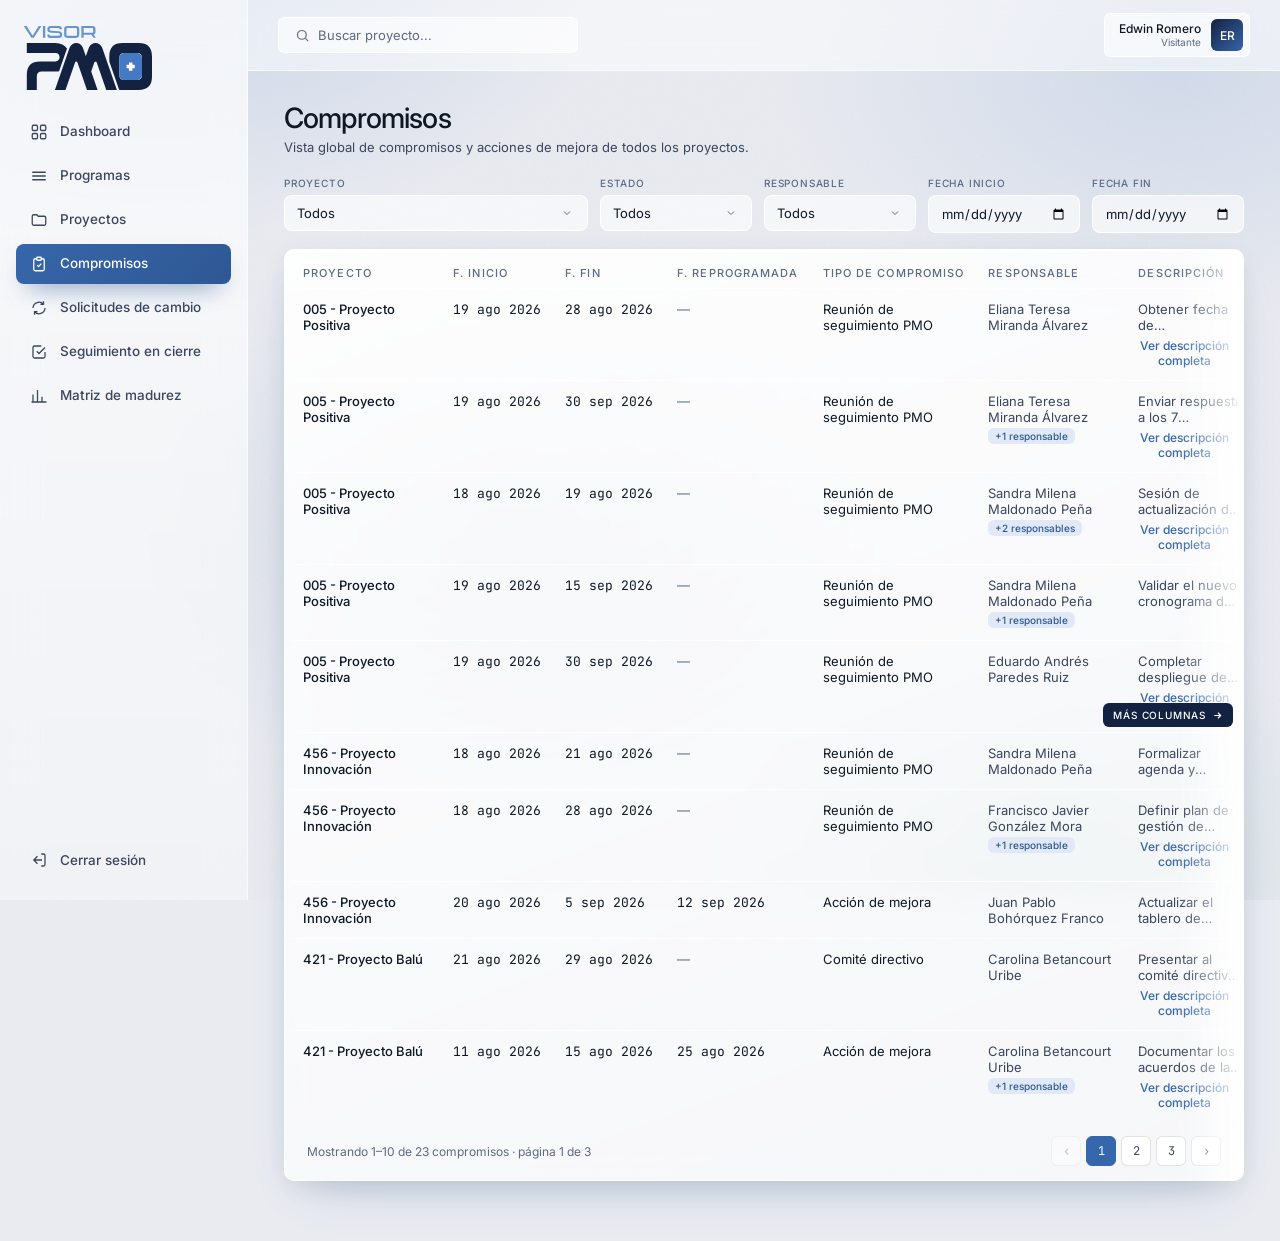
==== compromisos.html @ 633c64e2 "Nueva sección Compromisos: tabla paginada con modal de descripción - compromisos.html con la vista g" ====
<!DOCTYPE html>
<html lang="es">
<head>
<meta charset="utf-8">
<title>Compromisos · Visor PMO</title>
<link rel="icon" type="image/svg+xml" href="assets/Recurso%209.svg">
<link rel="preconnect" href="https://fonts.gstatic.com" crossorigin>
<link href="https://fonts.googleapis.com/css2?family=Inter:wght@300;400;500&family=JetBrains+Mono:wght@300;400&display=swap" rel="stylesheet">
<link rel="stylesheet" href="styles.css">
<style>
/* filtros */
.filters{display:grid;grid-template-columns:2fr 1fr 1fr 1fr 1fr;gap:12px;margin:22px 0 16px}
.filters .f label{display:block;font-size:10px;font-weight:500;letter-spacing:.08em;text-transform:uppercase;color:var(--muted);margin-bottom:6px}
.filters .fld{padding:9px 12px;font-size:13px}
/* tabla */
.rtable th{padding:8px 12px;white-space:nowrap}
.rtable td{padding:12px;font-size:13px;vertical-align:top}
.subrow{font-size:11px;color:var(--muted);margin-top:2px;font-weight:400}
.tdate{font-size:12px;white-space:nowrap}
.resp{font-size:12px;color:var(--sec)}
.resp .more{display:inline-block;margin-top:3px;font-size:10px;font-weight:500;color:var(--azul-700);background:var(--azul-100);padding:2px 7px;border-radius:6px}
/* descripción truncada + ver más */
.dcell{max-width:280px}
.dtxt{display:-webkit-box;-webkit-line-clamp:2;-webkit-box-orient:vertical;overflow:hidden;color:var(--sec)}
.vermas{display:inline-flex;align-items:center;gap:4px;margin-top:5px;border:0;background:none;padding:0;cursor:pointer;
  font-family:inherit;font-size:12px;font-weight:500;color:var(--brand)}
.vermas:hover{text-decoration:underline}
/* estado */
.estado{display:inline-flex;align-items:center;gap:6px;font-size:11px;font-weight:500;letter-spacing:.04em;padding:4px 10px;border-radius:6px;white-space:nowrap}
.estado i{width:6px;height:6px;border-radius:999px;flex:none}
.e-proceso{background:var(--alerta-100);color:var(--alerta-700)}.e-proceso i{background:var(--alerta-500)}
.e-atrasada{background:var(--danger-100);color:var(--danger-700)}.e-atrasada i{background:var(--danger-500)}
.e-completado{background:var(--exito-100);color:var(--exito-700)}.e-completado i{background:var(--exito-500)}
.e-pendiente{background:rgba(57,70,94,.12);color:var(--sec)}.e-pendiente i{background:var(--muted)}
.ir{font-size:12px;font-weight:500;color:var(--brand);text-decoration:none;white-space:nowrap}
.ir:hover{text-decoration:underline}
/* paginado */
.pager{display:flex;align-items:center;justify-content:space-between;gap:16px;padding:14px 16px 8px;flex-wrap:wrap}
.pinfo{font-size:12px;color:var(--muted)}
.pbtns{display:flex;gap:5px}
.pbtn{min-width:30px;height:30px;padding:0 8px;border:1px solid rgba(13,24,36,.12);border-radius:6px;background:#fff;
  color:var(--sec);font-family:var(--font-mono);font-size:12px;cursor:pointer;transition:all .2s var(--ease)}
.pbtn:hover:not(:disabled):not(.act){border-color:rgba(54,102,171,.4);color:var(--brand)}
.pbtn.act{background:var(--azul-600);border-color:var(--azul-600);color:#fff;cursor:default}
.pbtn:disabled{opacity:.35;cursor:not-allowed}
/* estado vacío */
.empty{padding:36px;text-align:center;color:var(--muted);font-size:13px}
.empty .btn{margin-top:14px}
/* modal descripción */
.dmeta{display:flex;flex-wrap:wrap;gap:8px;margin-bottom:14px}
.dmeta .tag{font-size:11px;font-weight:500;color:var(--sec);background:rgba(57,70,94,.1);padding:4px 10px;border-radius:6px}
.dfull{font-size:14px;line-height:1.65;color:var(--text);white-space:pre-line}
</style>
</head>
<body>
<!-- pantalla de carga -->
<div class="loader" id="loader" role="status" aria-label="Cargando Visor PMO">
  <svg class="liso" viewBox="0 0 87.95 100.91" aria-hidden="true">
    <path class="lg-l" fill="#dae0ed" d="M46.35,100.91l-20.73-59.31c-.43-1.3-1.44-1.87-2.45-1.87s-2.02.72-2.45,1.87L0,100.91"/>
    <path class="lg-r" fill="#6994d0" d="M87.95,100.91l-20.73-59.31c-.43-1.3-1.44-1.87-2.45-1.87s-2.02.72-2.45,1.87l-6.91,19.86,13.82,39.44"/>
    <path class="lg-t" fill="#fff" d="M37.57,10.36l6.33,18.28,6.48-18.28c2.59-6.91,8.49-10.36,14.39-10.36H23.18c5.9,0,11.95,3.45,14.39,10.36Z"/>
  </svg>
  <div class="lbar"><i></i></div>
  <span class="ltxt">Cargando</span>
</div>
<script>
(function(){
  const l = document.getElementById('loader');
  let seen = false;
  try { seen = !!sessionStorage.getItem('pmo-loaded'); } catch(e) {}
  const hide = () => {
    l.classList.add('done');
    try { sessionStorage.setItem('pmo-loaded','1'); } catch(e) {}
    setTimeout(() => l.remove(), 700);
  };
  if (seen) { l.classList.add('fast'); requestAnimationFrame(hide); return; }
  const min  = new Promise(r => setTimeout(r, 1500));
  const load = new Promise(r => window.addEventListener('load', r, {once:true}));
  Promise.all([min, load]).then(hide);
})();
</script>
<div class="shell">
  <aside class="sidebar">
    <a class="brand" href="dashboard.html"><img src="assets/PMO_3.svg" alt="Visor PMO — ir al dashboard" width="128" height="64"></a>
    <nav style="display:flex;flex-direction:column;gap:4px">
      <a class="navitem" href="dashboard.html"><svg width="18" height="18" fill="none" stroke="currentColor" viewBox="0 0 24 24" stroke-width="1.7"><rect x="3" y="3" width="7" height="7" rx="1.5"/><rect x="14" y="3" width="7" height="7" rx="1.5"/><rect x="3" y="14" width="7" height="7" rx="1.5"/><rect x="14" y="14" width="7" height="7" rx="1.5"/></svg> Dashboard</a>
      <a class="navitem"><svg width="18" height="18" fill="none" stroke="currentColor" viewBox="0 0 24 24" stroke-width="1.7"><path d="M3 7h18M3 12h18M3 17h18"/></svg> Programas</a>
      <a class="navitem" href="proyectos-list.html"><svg width="18" height="18" fill="none" stroke="currentColor" viewBox="0 0 24 24" stroke-width="1.7"><path d="M3 7a2 2 0 0 1 2-2h4l2 2h8a2 2 0 0 1 2 2v8a2 2 0 0 1-2 2H5a2 2 0 0 1-2-2z"/></svg> Proyectos</a>
      <a class="navitem active" href="compromisos.html"><svg width="18" height="18" fill="none" stroke="currentColor" viewBox="0 0 24 24" stroke-width="1.7"><path d="M9 5H7a2 2 0 0 0-2 2v12a2 2 0 0 0 2 2h10a2 2 0 0 0 2-2V7a2 2 0 0 0-2-2h-2"/><rect x="9" y="3" width="6" height="4" rx="1"/><path d="m9.5 13.5 2 2 3.5-4"/></svg> Compromisos</a>
      <a class="navitem"><svg width="18" height="18" fill="none" stroke="currentColor" viewBox="0 0 24 24" stroke-width="1.7"><path d="M4 12a8 8 0 0 1 14-5m2 5a8 8 0 0 1-14 5"/><path d="M18 3v4h-4M6 21v-4h4"/></svg> Solicitudes de cambio</a>
      <a class="navitem"><svg width="18" height="18" fill="none" stroke="currentColor" viewBox="0 0 24 24" stroke-width="1.7"><path d="M9 11l3 3 8-8"/><path d="M20 12v6a2 2 0 0 1-2 2H6a2 2 0 0 1-2-2V6a2 2 0 0 1 2-2h9"/></svg> Seguimiento en cierre</a>
      <a class="navitem"><svg width="18" height="18" fill="none" stroke="currentColor" viewBox="0 0 24 24" stroke-width="1.7"><path d="M4 20V10M10 20V4M16 20v-7M22 20H2"/></svg> Matriz de madurez</a>
    </nav>
    <a class="navitem" style="margin-top:auto"><svg width="18" height="18" fill="none" stroke="currentColor" viewBox="0 0 24 24" stroke-width="1.7"><path d="M15 4h3a2 2 0 0 1 2 2v12a2 2 0 0 1-2 2h-3M10 17l-5-5 5-5M5 12h11"/></svg> Cerrar sesión</a>
  </aside>
  <div class="content">
    <div class="topbar">
      <div class="searchpill"><svg width="15" height="15" fill="none" stroke="currentColor" stroke-width="1.9" viewBox="0 0 24 24"><circle cx="11" cy="11" r="7"/><path d="m21 21-4.3-4.3"/></svg> Buscar proyecto...</div>
      <div class="userchip"><div style="text-align:right;line-height:1.2"><div style="font-size:12px;font-weight:500">Edwin Romero</div><div style="font-size:10px;color:var(--muted)">Visitante</div></div><span class="ava">ER</span></div>
    </div>
    <div class="page">
      <div style="position:relative">
        <h1>Compromisos</h1>
        <p class="subt">Vista global de compromisos y acciones de mejora de todos los proyectos.</p>
      </div>

      <!-- filtros -->
      <div class="filters">
        <div class="f"><label for="fProy">Proyecto</label><select class="fld" id="fProy"><option value="">Todos</option></select></div>
        <div class="f"><label for="fEst">Estado</label><select class="fld" id="fEst">
          <option value="">Todos</option><option value="proceso">En proceso</option><option value="atrasada">Atrasada</option>
          <option value="completado">Completado</option><option value="pendiente">Pendiente</option></select></div>
        <div class="f"><label for="fResp">Responsable</label><select class="fld" id="fResp"><option value="">Todos</option></select></div>
        <div class="f"><label for="fIni">Fecha inicio</label><input class="fld" type="date" id="fIni"></div>
        <div class="f"><label for="fFin">Fecha fin</label><input class="fld" type="date" id="fFin"></div>
      </div>

      <div class="gcard reveal d1 tscroll" style="padding:8px 6px 6px">
        <span class="thint" aria-hidden="true">Más columnas <svg width="11" height="11" fill="none" stroke="currentColor" stroke-width="2.4" viewBox="0 0 24 24"><path d="M5 12h14m-6-6 6 6-6 6"/></svg></span>
        <div class="tviewport">
        <table class="rtable">
          <thead><tr>
            <th>Proyecto</th><th>F. inicio</th><th>F. fin</th><th>F. reprogramada</th><th>Tipo de compromiso</th><th>Responsable</th><th>Descripción</th><th>Estado</th><th></th>
          </tr></thead>
          <tbody id="cbody"></tbody>
        </table>
        </div>
        <!-- paginado -->
        <div class="pager">
          <span class="pinfo" id="pinfo" aria-live="polite"></span>
          <div class="pbtns" id="pbtns" role="navigation" aria-label="Paginación de compromisos"></div>
        </div>
      </div>
    </div>
  </div>
</div>

<!-- modal de descripción completa -->
<div id="dModal" style="display:none">
  <div class="backdrop" data-close></div>
  <div class="modalwrap">
    <div class="modal" role="dialog" aria-modal="true" aria-labelledby="dmTitle">
      <div class="mhead">
        <h2 id="dmTitle" style="font-size:16px;font-weight:500;letter-spacing:-.01em">Detalle del compromiso</h2>
        <button class="xbtn" data-close aria-label="Cerrar">✕</button>
      </div>
      <div class="mbody">
        <div class="dmeta" id="dmMeta"></div>
        <p class="dfull" id="dmText"></p>
      </div>
      <div class="mfoot">
        <button class="btn btn-ghost" data-close>Cerrar</button>
      </div>
    </div>
  </div>
</div>

<script>
// ------- datos de demo -------
const RESP = {
  eliana:'Eliana Teresa Miranda Álvarez', eduardo:'Eduardo Andrés Paredes Ruiz', sandra:'Sandra Milena Maldonado Peña',
  edgar:'Edgar Fernando Vargas Rojas', francisco:'Francisco Javier González Mora', juan:'Juan Pablo Bohórquez Franco',
  carolina:'Carolina Betancourt Uribe', luis:'Luis F. Chaparro'
};
const TIPOS = ['Reunión de seguimiento PMO','Acción de mejora','Comité directivo'];
const DATA = [
 {p:'005 - Proyecto Positiva', i:'2026-08-19', f:'2026-08-28', r:null, t:TIPOS[0], resp:[RESP.eliana], e:'proceso',
  d:'Obtener fecha de reprogramación de la sesión de levantamiento de requerimientos con el equipo funcional de Positiva, considerando la disponibilidad del área de tecnología y la ventana de cambios aprobada por el comité. Documentar el nuevo cronograma y comunicarlo a los interesados.'},
 {p:'005 - Proyecto Positiva', i:'2026-08-19', f:'2026-09-30', r:null, t:TIPOS[0], resp:[RESP.eliana,RESP.eduardo], e:'proceso',
  d:'Enviar respuesta a los 7 comunicados una vez validada la postura jurídica del área de contratación. Incluir el soporte técnico de cada caso y dejar trazabilidad en el expediente del contrato.'},
 {p:'005 - Proyecto Positiva', i:'2026-08-18', f:'2026-08-19', r:null, t:TIPOS[0], resp:[RESP.sandra,RESP.eduardo,RESP.edgar], e:'atrasada',
  d:'Sesión de actualización de la matriz de riesgos del proyecto: revisar los riesgos materializados en el último trimestre, recalificar probabilidad e impacto, y definir planes de mitigación con responsables y fechas.'},
 {p:'005 - Proyecto Positiva', i:'2026-08-19', f:'2026-09-15', r:null, t:TIPOS[0], resp:[RESP.sandra,RESP.eduardo], e:'proceso',
  d:'Validar el nuevo cronograma del despliegue de los módulos de indemnizaciones con las áreas usuarias.'},
 {p:'005 - Proyecto Positiva', i:'2026-08-19', f:'2026-09-30', r:null, t:TIPOS[0], resp:[RESP.eduardo], e:'proceso',
  d:'Completar despliegue de los 6 flujos.\nValidar la planeación de los despliegues en los procesos de Monitoreo, incluyendo la coordinación con el proveedor de infraestructura, las pruebas de humo posteriores a cada ventana y el plan de rollback documentado para cada flujo.'},
 {p:'456 - Proyecto Innovación', i:'2026-08-18', f:'2026-08-21', r:null, t:TIPOS[0], resp:[RESP.sandra], e:'atrasada',
  d:'Formalizar agenda y horario fijo del comité de seguimiento semanal con el cliente.'},
 {p:'456 - Proyecto Innovación', i:'2026-08-18', f:'2026-08-28', r:null, t:TIPOS[0], resp:[RESP.francisco,RESP.juan], e:'proceso',
  d:'Definir plan de gestión de riesgos post-implementación.\nEstructurar respuesta a comunicado enviado por parte del cliente respecto a los acuerdos de nivel de servicio, con el análisis de capacidad del equipo de soporte y la propuesta de ajuste del modelo de atención para el primer trimestre de operación.'},
 {p:'456 - Proyecto Innovación', i:'2026-08-20', f:'2026-09-05', r:'2026-09-12', t:TIPOS[1], resp:[RESP.juan], e:'proceso',
  d:'Actualizar el tablero de indicadores del proyecto con los KPI acordados en el último comité.'},
 {p:'421 - Proyecto Balú', i:'2026-08-21', f:'2026-08-29', r:null, t:TIPOS[2], resp:[RESP.carolina], e:'pendiente',
  d:'Presentar al comité directivo el estado de avance del plan de transición y los hitos comprometidos para el cierre del año.'},
 {p:'421 - Proyecto Balú', i:'2026-08-11', f:'2026-08-15', r:'2026-08-25', t:TIPOS[1], resp:[RESP.carolina,RESP.eliana], e:'atrasada',
  d:'Documentar los acuerdos de la mesa técnica de integraciones: definición de contratos de servicios, versionamiento de APIs, política de reintentos y manejo de errores, y el plan de pruebas integradas entre el bus de integraciones y los sistemas core del cliente. El documento debe quedar publicado en el repositorio del proyecto y socializado con los líderes técnicos de ambas partes antes de la siguiente sesión.'},
 {p:'348 - SGDEA Acueducto', i:'2026-08-12', f:'2026-08-30', r:null, t:TIPOS[0], resp:[RESP.luis], e:'proceso',
  d:'Consolidar el inventario documental de las series en fase de migración y validar la completitud contra el cuadro de clasificación.'},
 {p:'348 - SGDEA Acueducto', i:'2026-07-28', f:'2026-08-08', r:null, t:TIPOS[1], resp:[RESP.luis,RESP.edgar], e:'completado',
  d:'Ejecutar las pruebas de carga del módulo de radicación con el volumen proyectado a 3 años.'},
 {p:'005 - Proyecto Positiva', i:'2026-08-25', f:'2026-09-10', r:null, t:TIPOS[1], resp:[RESP.edgar], e:'pendiente',
  d:'Elaborar el plan de capacitación de usuarios finales para los módulos de la fase 2, incluyendo material de apoyo, sesiones por rol y evaluación de adopción a los 30 días del despliegue.'},
 {p:'456 - Proyecto Innovación', i:'2026-08-26', f:'2026-09-02', r:null, t:TIPOS[0], resp:[RESP.francisco], e:'pendiente',
  d:'Revisar con el área jurídica el otrosí de ampliación de alcance.'},
 {p:'421 - Proyecto Balú', i:'2026-08-05', f:'2026-08-12', r:null, t:TIPOS[0], resp:[RESP.eliana], e:'completado',
  d:'Cerrar los hallazgos de la auditoría interna de calidad sobre la gestión documental del proyecto.'},
 {p:'348 - SGDEA Acueducto', i:'2026-08-27', f:'2026-09-20', r:null, t:TIPOS[2], resp:[RESP.sandra], e:'pendiente',
  d:'Preparar la presentación ejecutiva del avance del proyecto para la junta directiva del Acueducto, con el estado de los entregables, la ejecución presupuestal y los riesgos activos con su plan de tratamiento.'},
 {p:'005 - Proyecto Positiva', i:'2026-08-14', f:'2026-08-22', r:'2026-08-29', t:TIPOS[0], resp:[RESP.eduardo,RESP.eliana], e:'atrasada',
  d:'Definir la estrategia de datos maestros para la convivencia de los dos core durante la transición.'},
 {p:'456 - Proyecto Innovación', i:'2026-08-10', f:'2026-08-17', r:null, t:TIPOS[1], resp:[RESP.juan], e:'completado',
  d:'Publicar la versión 1.2 del manual de operación del servicio en el portal de conocimiento.'},
 {p:'421 - Proyecto Balú', i:'2026-08-28', f:'2026-09-25', r:null, t:TIPOS[1], resp:[RESP.carolina], e:'pendiente',
  d:'Levantar el mapa de interesados actualizado tras el cambio de gerencia en el cliente y ajustar el plan de comunicaciones del proyecto en consecuencia.'},
 {p:'348 - SGDEA Acueducto', i:'2026-08-19', f:'2026-08-26', r:null, t:TIPOS[0], resp:[RESP.edgar,RESP.luis], e:'proceso',
  d:'Resolver las observaciones de la interventoría sobre el entregable de arquitectura de información.'},
 {p:'005 - Proyecto Positiva', i:'2026-09-01', f:'2026-09-08', r:null, t:TIPOS[2], resp:[RESP.sandra,RESP.eliana], e:'pendiente',
  d:'Sustentar ante el comité directivo la solicitud de recursos adicionales para el frente de pruebas.'},
 {p:'456 - Proyecto Innovación', i:'2026-08-22', f:'2026-09-14', r:null, t:TIPOS[0], resp:[RESP.francisco], e:'proceso',
  d:'Coordinar la ventana de mantenimiento para la actualización del motor de reglas, notificando a los usuarios con una semana de antelación y validando el plan de contingencia con operaciones.'},
 {p:'421 - Proyecto Balú', i:'2026-09-02', f:'2026-09-30', r:null, t:TIPOS[1], resp:[RESP.carolina,RESP.luis], e:'pendiente',
  d:'Construir el tablero de seguimiento de compromisos del cliente con corte quincenal.'},
];

// ------- estado -------
const PAGE = 10;
let pagina = 1, filtrados = DATA;
const MESES = ['ene','feb','mar','abr','may','jun','jul','ago','sep','oct','nov','dic'];
const fmt = iso => { if (!iso) return null; const [y,m,d] = iso.split('-'); return `${+d} ${MESES[+m-1]} ${y}`; };
const ELIP = 120; // umbral de caracteres para truncar descripción
const ECLASS = {proceso:['e-proceso','En proceso'], atrasada:['e-atrasada','Atrasada'], completado:['e-completado','Completado'], pendiente:['e-pendiente','Pendiente']};

// poblar filtros con los valores reales de los datos
const fProy = document.getElementById('fProy'), fEst = document.getElementById('fEst'),
      fResp = document.getElementById('fResp'), fIni = document.getElementById('fIni'), fFin = document.getElementById('fFin');
[...new Set(DATA.map(x => x.p))].sort().forEach(p => fProy.add(new Option(p, p)));
[...new Set(DATA.flatMap(x => x.resp))].sort().forEach(r => fResp.add(new Option(r, r)));

function aplicarFiltros(){
  filtrados = DATA.filter(x =>
    (!fProy.value || x.p === fProy.value) &&
    (!fEst.value  || x.e === fEst.value) &&
    (!fResp.value || x.resp.includes(fResp.value)) &&
    (!fIni.value  || x.i >= fIni.value) &&
    (!fFin.value  || x.f <= fFin.value));
  pagina = 1;
  render();
}
[fProy,fEst,fResp,fIni,fFin].forEach(el => el.addEventListener('change', aplicarFiltros));

// ------- render de tabla + paginado -------
const cbody = document.getElementById('cbody'), pinfo = document.getElementById('pinfo'), pbtns = document.getElementById('pbtns');

function render(){
  const total = filtrados.length, paginas = Math.max(1, Math.ceil(total / PAGE));
  pagina = Math.min(pagina, paginas);
  const desde = (pagina-1)*PAGE, hasta = Math.min(desde+PAGE, total);
  cbody.innerHTML = '';

  if (!total){
    cbody.innerHTML = `<tr><td colspan="9"><div class="empty">No hay compromisos que coincidan con los filtros aplicados.<br>
      <button class="btn btn-ghost" id="limpiar">Limpiar filtros</button></div></td></tr>`;
    document.getElementById('limpiar').addEventListener('click', () => {
      fProy.value = fEst.value = fResp.value = fIni.value = fFin.value = '';
      aplicarFiltros();
    });
  } else {
    filtrados.slice(desde, hasta).forEach((x, ix) => {
      const tr = document.createElement('tr');
      const [ecl, etxt] = ECLASS[x.e];
      const resto = x.resp.length - 1;
      const largo = x.d.length > ELIP || x.d.includes('\n');
      tr.innerHTML =
        `<td style="min-width:150px"><b>${x.p}</b></td>`+
        `<td class="tdate font-mono">${fmt(x.i)}</td>`+
        `<td class="tdate font-mono">${fmt(x.f)}</td>`+
        `<td class="tdate font-mono">${x.r ? fmt(x.r) : '<span style="color:var(--muted);font-family:var(--font-sans)">—</span>'}</td>`+
        `<td style="min-width:130px">${x.t}</td>`+
        `<td class="resp" style="min-width:150px">${x.resp[0]}${resto ? `<br><span class="more">+${resto} responsable${resto>1?'s':''}</span>` : ''}</td>`+
        `<td class="dcell"><div class="dtxt">${x.d.split('\n')[0]}</div>${largo ? '<button class="vermas" type="button">Ver descripción completa <svg width="11" height="11" fill="none" stroke="currentColor" stroke-width="2.2" viewBox="0 0 24 24"><path d="M7 17 17 7M9 7h8v8"/></svg></button>' : ''}</td>`+
        `<td><span class="estado ${ecl}"><i></i>${etxt}</span></td>`+
        `<td style="text-align:right"><a class="ir" href="proyecto-detalle.html">Ir →</a></td>`;
      if (largo) tr.querySelector('.vermas').addEventListener('click', () => abrirModal(x));
      cbody.appendChild(tr);
    });
  }

  // feedback de paginado
  pinfo.textContent = total
    ? `Mostrando ${desde+1}–${hasta} de ${total} compromiso${total===1?'':'s'} · página ${pagina} de ${paginas}`
    : 'Sin resultados';
  pbtns.innerHTML = '';
  const btn = (txt, pg, {dis=false, act=false, label}={}) => {
    const b = document.createElement('button');
    b.className = 'pbtn' + (act ? ' act' : ''); b.textContent = txt; b.disabled = dis;
    b.setAttribute('aria-label', label || `Ir a la página ${pg}`);
    if (act) b.setAttribute('aria-current','page');
    if (!dis && !act) b.addEventListener('click', () => { pagina = pg; render();
      document.querySelector('.tviewport').scrollIntoView({behavior:'smooth', block:'start'}); });
    pbtns.appendChild(b);
  };
  btn('‹', pagina-1, {dis: pagina===1, label:'Página anterior'});
  for (let p = 1; p <= paginas; p++) btn(p, p, {act: p===pagina});
  btn('›', pagina+1, {dis: pagina===paginas, label:'Página siguiente'});
}

// ------- modal de descripción -------
const dModal = document.getElementById('dModal'), dmMeta = document.getElementById('dmMeta'), dmText = document.getElementById('dmText');
let ultimoFoco = null;
function abrirModal(x){
  ultimoFoco = document.activeElement;
  const [ecl, etxt] = ECLASS[x.e];
  dmMeta.innerHTML = `<span class="tag">${x.p}</span><span class="tag">${x.t}</span>`+
    `<span class="tag font-mono">${fmt(x.i)} → ${fmt(x.f)}</span>`+
    (x.r ? `<span class="tag font-mono">Reprogramada: ${fmt(x.r)}</span>` : '')+
    `<span class="estado ${ecl}"><i></i>${etxt}</span>`;
  dmMeta.insertAdjacentHTML('beforeend', `<span class="tag">${x.resp.join(' · ')}</span>`);
  dmText.textContent = x.d;
  dModal.style.display = 'block';
  dModal.querySelector('.xbtn').focus();
}
function cerrarModal(){
  dModal.style.display = 'none';
  if (ultimoFoco) ultimoFoco.focus();
}
dModal.querySelectorAll('[data-close]').forEach(el => el.addEventListener('click', cerrarModal));
document.addEventListener('keydown', e => { if (e.key === 'Escape' && dModal.style.display === 'block') cerrarModal(); });

// ------- señalización de scroll horizontal (patrón .tscroll) -------
document.querySelectorAll('.tscroll').forEach(w => {
  const v = w.querySelector('.tviewport');
  const upd = () => w.classList.toggle('more', v.scrollWidth - v.clientWidth - v.scrollLeft > 4);
  v.addEventListener('scroll', upd, {passive:true});
  window.addEventListener('resize', upd);
  new MutationObserver(upd).observe(v, {childList:true, subtree:true});
  upd();
});

render();
</script>
</body>
</html>
---- styles.css ----
/* =====================================================================
   VISOR PMO — estilos compartidos (glass + mesh + grano + glow)
   Paleta oficial derivada de assets/Colores.png (base azul H≈215°)
   + gama semántica fría. Ratios WCAG 2.1 verificados por cálculo.
   ===================================================================== */
:root{
  /* -- Base visual (assets/Colores.png) -- */
  --ink-900:#0d1824;      /* Negro Azul — texto ppal 17.90:1 */
  --cobalto-800:#142241;  /* Azul Cobalto — fondos oscuros; blanco encima 15.73:1 */
  --azul-700:#2e5893;     /* hover/activo, texto refuerzo 7.16:1 */
  --azul-600:#3666ab;     /* color de ACCIÓN: texto/enlace 5.76:1; botón con blanco 5.76:1 */
  --azul-500:#4479c4;     /* Azul original — solo texto grande / componentes UI (≥3:1) */
  --azul-400:#6994d0;     /* Azul nube — solo sobre fondos oscuros (5.05:1 /cobalto) */
  --azul-100:#e0e9f5;     /* chips/fondos suaves; con texto --azul-600 4.70:1 */
  --blanco:#ffffff;
  --niebla-50:#f4f6fa;    /* Gris Niebla — fondos */
  --grisazul-200:#dae0ed; /* Grisazul — bordes, fondos secundarios */

  /* -- Gama semántica (misma temperatura fría, ratios verificados) -- */
  --exito-700:#17694b;    /* texto éxito 6.65:1 /blanco, 5.55 /chip */
  --exito-500:#1f8f66;    /* barras/iconos éxito (≥3:1 en fondos claros) */
  --exito-100:#dcefe7;    /* fondo chip éxito */
  --danger-700:#b3323c;   /* texto peligro 6.11:1 /blanco, 4.93 /chip */
  --danger-500:#d2434e;   /* base peligro; blanco encima 4.51:1 */
  --danger-100:#fae1e3;   /* fondo chip peligro */
  --alerta-700:#8a5a00;   /* texto alerta 5.93:1 /blanco, 5.05 /chip */
  --alerta-500:#b87a00;   /* base alerta (≥3:1 en fondos claros) */
  --alerta-100:#f7ecd4;   /* fondo chip alerta */

  /* -- Texto -- */
  --text:#0d1824;         /* = --ink-900 */
  --sec:#39465e;          /* secundario 9.50:1 */
  --muted:#5c6a83;        /* atenuado/labels 5.46:1 (AA) */

  /* -- Alias de compatibilidad (nombres históricos del proyecto) -- */
  --brand:var(--azul-600);
  --brand2:var(--azul-700);   /* par de gradiente de acción: blanco encima ≥5.76:1 */
  --danger:var(--danger-700);
  --recaudo:var(--exito-700);

  /* -- Tipografía -- */
  --font-sans:"Inter","SF Pro Display",system-ui,sans-serif;
  --font-mono:"JetBrains Mono",ui-monospace,SFMono-Regular,monospace;

  /* -- Radios (lenguaje técnico, esquinas contenidas) -- */
  --r-lg:10px; --r-md:8px; --r-sm:6px;

  --ease:cubic-bezier(.87,0,.13,1);
}
*{box-sizing:border-box;margin:0;padding:0}
body{
  font-family:var(--font-sans);color:var(--text);min-height:100vh;position:relative;
  background:
    radial-gradient(62% 52% at 12% -5%, rgba(68,121,196,.20), transparent 60%),
    radial-gradient(52% 46% at 92% 8%, rgba(105,148,208,.18), transparent 60%),
    radial-gradient(46% 42% at 82% 96%, rgba(31,143,102,.10), transparent 60%),
    radial-gradient(50% 50% at 40% 60%, rgba(46,88,147,.10), transparent 60%),
    #e9ebf1;
  background-attachment:fixed;
}
body::after{content:"";position:fixed;inset:0;pointer-events:none;opacity:.05;z-index:0;
  background-image:url("data:image/svg+xml,%3Csvg xmlns='http://www.w3.org/2000/svg' width='140' height='140'%3E%3Cfilter id='n'%3E%3CfeTurbulence type='fractalNoise' baseFrequency='.8' numOctaves='2'/%3E%3C/filter%3E%3Crect width='100%25' height='100%25' filter='url(%23n)'/%3E%3C/svg%3E")}

/* ---- App shell ---- */
.shell{display:flex;min-height:100vh;position:relative;z-index:1}
.sidebar{width:248px;flex:none;padding:20px 16px;position:sticky;top:0;height:100vh;display:flex;flex-direction:column;
  background:linear-gradient(180deg,rgba(255,255,255,.72),rgba(255,255,255,.42));backdrop-filter:blur(18px);
  border-right:1px solid rgba(255,255,255,.6)}
.brand{display:block;padding:6px 8px 22px}
.brand img{display:block;width:128px;height:auto}
.navitem{display:flex;align-items:center;gap:12px;padding:11px 14px;border-radius:8px;font-size:13.5px;color:var(--sec);
  font-weight:500;transition:all .2s var(--ease);line-height:1.25;text-decoration:none;cursor:pointer}
.navitem svg{flex:none}
.navitem:hover{background:rgba(255,255,255,.6);color:var(--text)}
.navitem.active{color:#fff;background:linear-gradient(135deg,var(--brand),var(--brand2));
  box-shadow:0 12px 26px -12px rgba(46,88,147,.75)}
.content{flex:1;min-width:0}

/* ---- Topbar glass ---- */
.topbar{position:sticky;top:0;z-index:20;display:flex;align-items:center;justify-content:space-between;gap:16px;
  padding:13px 30px;background:rgba(255,255,255,.5);backdrop-filter:blur(16px);
  border-bottom:1px solid rgba(255,255,255,.6)}
.searchpill{display:flex;align-items:center;gap:8px;background:rgba(255,255,255,.6);border:1px solid rgba(255,255,255,.85);
  border-radius:6px;padding:9px 16px;font-size:13px;color:var(--muted);width:300px}
.userchip{display:flex;align-items:center;gap:10px;background:rgba(255,255,255,.6);border:1px solid rgba(255,255,255,.85);
  border-radius:6px;padding:5px 6px 5px 14px}
.ava{width:32px;height:32px;border-radius:6px;display:flex;align-items:center;justify-content:center;color:#fff;
  font-size:12px;font-weight:500;background:linear-gradient(135deg,var(--cobalto-800),var(--azul-600))}

.page{max-width:1600px;margin:0 auto;padding:30px 36px 60px}
h1{font-size:28px;font-weight:500;letter-spacing:-.03em}
.subt{font-size:13px;color:var(--sec);margin-top:4px}
.sec-h{font-size:17px;font-weight:500;letter-spacing:-.01em}

/* ---- Glass card ---- */
.gcard{position:relative;border-radius:10px;
  background:linear-gradient(160deg,rgba(255,255,255,.92),rgba(255,255,255,.6));
  backdrop-filter:blur(14px);border:1px solid rgba(255,255,255,.75);
  box-shadow:0 1px 0 rgba(255,255,255,.9) inset,0 22px 48px -24px rgba(46,88,147,.32),0 8px 26px rgba(13,24,36,.07)}
.gcard.soft{box-shadow:0 1px 0 rgba(255,255,255,.8) inset,0 10px 30px -18px rgba(46,88,147,.25),0 4px 16px rgba(13,24,36,.05)}

.lbl{font-size:11px;font-weight:500;letter-spacing:.1em;text-transform:uppercase;color:var(--muted)}
.ghost{position:absolute;font-weight:500;letter-spacing:-.04em;color:rgba(20,34,65,.055);line-height:.8;z-index:0;
  pointer-events:none;user-select:none}

/* ---- chips / pills ---- */
.chip{font-size:11px;font-weight:500;padding:4px 10px;border-radius:6px}
.up{background:var(--exito-100);color:var(--exito-700)}.down{background:var(--danger-100);color:var(--danger-700)}
.gp{font-size:12px;font-weight:500;padding:7px 15px;border-radius:6px;display:inline-flex;align-items:center;gap:6px}
.gp-pend{background:rgba(57,70,94,.12);color:var(--sec)}
.gp-prog{color:#fff;background:linear-gradient(135deg,var(--azul-700),var(--azul-600))}
.gp-atr{background:var(--danger-100);color:var(--danger-700)}
.gp-done{background:var(--exito-100);color:var(--exito-700)}
.gp-media{background:var(--alerta-100);color:var(--alerta-700)}
.gp-cierre{background:var(--azul-100);color:var(--azul-700)}
.gp-sm{font-size:11px;padding:5px 12px}

/* ---- KPI ---- */
.kpi{padding:22px 24px;overflow:hidden}
.kpi .glow{position:absolute;width:150px;height:110px;filter:blur(38px);opacity:.5;border-radius:50%;top:-24px;left:8px}
.kpi .top{display:flex;align-items:flex-start;justify-content:space-between;position:relative}
.kpi .num{font-size:34px;font-weight:500;letter-spacing:-.03em;line-height:1;margin-top:12px;position:relative}
.kpi .num small{font-size:16px;font-weight:500}
.spark{margin-top:10px;display:block}

/* ---- rich row (hover-reveal ready) ---- */
.rrow{display:flex;align-items:center;gap:18px;padding:16px 22px;transition:all .3s var(--ease)}
.rrow:hover{transform:translateY(-2px)}
.rrow:hover .arw{opacity:1;transform:translateX(0)}
.rrow .mk{width:6px;height:42px;border-radius:2px;flex:none}
.rrow .t{font-size:14px;font-weight:500}
.rrow .s{font-size:12px;font-weight:500;margin-top:2px}
.rrow .pct{font-size:22px;font-weight:500;letter-spacing:-.02em}
.rrow .arw{width:40px;height:40px;border-radius:6px;color:#fff;display:flex;align-items:center;justify-content:center;
  background:linear-gradient(135deg,var(--brand),var(--brand2));box-shadow:0 8px 20px -6px rgba(46,88,147,.6);
  opacity:0;transform:translateX(-8px);transition:all .5s var(--ease)}

/* ---- buttons ---- */
.btn{display:inline-flex;align-items:center;gap:8px;font-family:inherit;font-size:13px;font-weight:500;
  padding:10px 18px;border-radius:6px;border:0;cursor:pointer;transition:all .3s var(--ease)}
.btn-primary{color:#fff;background:linear-gradient(135deg,var(--brand),var(--brand2));box-shadow:0 12px 26px -10px rgba(46,88,147,.6)}
.btn-primary:hover{transform:translateY(-1px)}
.btn-primary .a{transition:transform .6s var(--ease)}.btn-primary:hover .a{transform:translateX(4px)}
.btn-ghost{background:#fff;border:1px solid rgba(13,24,36,.16);color:var(--text);box-shadow:0 2px 6px rgba(13,24,36,.06)}
.btn-ghost:hover{border-color:rgba(54,102,171,.4);background:#fbfcff}
.btn-ink{color:#fff;background:linear-gradient(135deg,var(--ink-900),var(--cobalto-800))}

/* ---- inputs (modal) ---- */
.fld{width:100%;background:rgba(255,255,255,.6);border:1px solid rgba(255,255,255,.9);border-radius:8px;
  padding:10px 14px;font-size:14px;font-family:inherit;color:var(--text);outline:none;transition:all .2s}
.fld:focus{border-color:var(--brand);box-shadow:0 0 0 3px rgba(54,102,171,.16);background:#fff}
.flab{font-size:12px;font-weight:500;color:var(--sec);margin-bottom:6px;display:block}
.flab .req{color:var(--danger)}
select.fld{appearance:none;background-image:url("data:image/svg+xml,%3Csvg xmlns='http://www.w3.org/2000/svg' width='12' height='12' fill='none' stroke='%235c6a83' stroke-width='2' viewBox='0 0 24 24'%3E%3Cpath d='m6 9 6 6 6-6'/%3E%3C/svg%3E");background-repeat:no-repeat;background-position:right 14px center}

/* ---- table ---- */
.rtable{width:100%;text-align:left;border-collapse:separate;border-spacing:0}
.rtable th{font-size:11px;font-weight:500;letter-spacing:.1em;text-transform:uppercase;color:var(--muted);padding:8px 18px}
.rtable tbody tr{transition:background .2s var(--ease);cursor:pointer}
.rtable tbody tr:hover{background:rgba(255,255,255,.6)}
.rtable tbody tr:hover .arw{opacity:1;transform:translateX(0)}
.rtable td{padding:15px 18px;border-top:1px solid rgba(255,255,255,.7)}
.arw-sm{width:32px;height:32px;border-radius:6px;color:#fff;display:inline-flex;align-items:center;justify-content:center;
  background:linear-gradient(135deg,var(--brand),var(--brand2));opacity:0;transform:translateX(-6px);transition:all .5s var(--ease)}

/* ---- Información Financiera (contraste + charts animados) ---- */
.finhead{display:flex;justify-content:space-between;align-items:flex-start;margin-bottom:18px}
.seg{display:flex;gap:4px;background:rgba(255,255,255,.7);border:1px solid rgba(255,255,255,.9);padding:4px;border-radius:6px}
.seg-i{padding:6px 15px;border-radius:6px;font-size:12px;font-weight:500;color:var(--sec);cursor:pointer;transition:all .3s var(--ease)}
.seg-i.active{color:#fff;background:linear-gradient(135deg,var(--brand),var(--brand2));box-shadow:0 8px 18px -8px rgba(46,88,147,.6)}

/* contenedor "hundido" y tintado → las cards blancas se despegan */
.finpanel{background:linear-gradient(180deg,rgba(218,224,237,.72),rgba(244,246,250,.5));
  box-shadow:inset 0 2px 12px rgba(13,24,36,.06),0 22px 48px -24px rgba(46,88,147,.26),0 8px 26px rgba(13,24,36,.06)}
.fingrid{display:grid;grid-template-columns:repeat(3,1fr);gap:16px}

.fcard{position:relative;overflow:hidden;border-radius:10px;padding:18px 20px;background:#fff;
  border:1px solid rgba(13,24,36,.08);
  box-shadow:0 6px 20px -8px rgba(13,24,36,.20),0 2px 6px rgba(13,24,36,.06);
  transition:transform .35s var(--ease),box-shadow .35s var(--ease)}
.fcard:hover{transform:translateY(-5px);box-shadow:0 20px 40px -12px rgba(46,88,147,.32),0 6px 14px rgba(13,24,36,.10)}
.fcard .glow{position:absolute;width:160px;height:96px;filter:blur(42px);opacity:.26;border-radius:50%;top:-26px;left:4px;transition:opacity .35s var(--ease)}
.fcard:hover .glow{opacity:.55}
.fc-top{display:flex;justify-content:space-between;align-items:flex-start;position:relative}
.fnum{font-size:30px;font-weight:500;letter-spacing:-.03em;line-height:1;margin-top:12px;position:relative;font-variant-numeric:tabular-nums}
.fnum small{font-size:15px;font-weight:500}
.chip{transition:transform .3s var(--ease)}
.fcard:hover .chip{transform:scale(1.06)}

.spark{width:100%;height:42px;display:block;margin-top:10px;overflow:visible}
.spark-line{fill:none;stroke-width:2.4;stroke-linecap:round;stroke-linejoin:round;
  stroke-dasharray:1;stroke-dashoffset:1;transition:stroke-dashoffset 1.3s var(--ease)}
.fcard.drawn .spark-line{stroke-dashoffset:0}
.spark-area{opacity:0;transition:opacity 1s ease .35s}
.fcard.drawn .spark-area{opacity:1}
.spark-dot{opacity:0;transform:scale(.4);transform-origin:center;transition:all .35s var(--ease);filter:drop-shadow(0 0 5px currentColor)}
.fcard:hover .spark-dot{opacity:1;transform:scale(1)}
@media (prefers-reduced-motion:reduce){
  .spark-line{transition:none;stroke-dashoffset:0}.spark-area{transition:none;opacity:1}
}

/* ---- modal (overlay) ---- */
.backdrop{position:fixed;inset:0;background:rgba(13,24,36,.42);backdrop-filter:blur(4px);z-index:40}
.modalwrap{position:fixed;inset:0;display:flex;align-items:flex-start;justify-content:center;overflow:auto;padding:40px 20px;z-index:41}
.modal{width:100%;max-width:580px;border-radius:10px;overflow:hidden;
  background:linear-gradient(165deg,rgba(255,255,255,.96),rgba(255,255,255,.82));backdrop-filter:blur(22px);
  border:1px solid rgba(255,255,255,.85);box-shadow:0 40px 100px -30px rgba(46,88,147,.4),0 24px 60px rgba(13,24,36,.25)}
.mhead{display:flex;align-items:center;justify-content:space-between;padding:22px 28px;border-bottom:1px solid rgba(255,255,255,.7)}
.xbtn{width:32px;height:32px;border-radius:6px;border:0;background:rgba(255,255,255,.6);color:var(--muted);cursor:pointer;font-size:14px}
.mbody{padding:24px 28px;display:flex;flex-direction:column;gap:18px}
.mfoot{display:flex;justify-content:flex-end;gap:12px;padding:20px 28px;border-top:1px solid rgba(255,255,255,.7)}

/* ---- pantalla de carga ---- */
.loader{position:fixed;inset:0;z-index:100;display:flex;flex-direction:column;align-items:center;justify-content:center;gap:30px;
  background:radial-gradient(62% 50% at 50% 36%, #1d3157, var(--cobalto-800) 68%, var(--ink-900));
  transition:opacity .6s var(--ease),visibility .6s}
.loader.done{opacity:0;visibility:hidden;pointer-events:none}
.loader.fast{transition-duration:.2s}
.loader .liso{width:96px;overflow:visible;filter:drop-shadow(0 18px 40px rgba(13,24,36,.55))}
.loader .lg-l,.loader .lg-r,.loader .lg-t{opacity:0;transform:translateY(26px);animation:peakup .9s var(--ease) both}
.loader .lg-l{animation-delay:.12s}
.loader .lg-r{animation-delay:.30s}
.loader .lg-t{animation-delay:.50s}
@keyframes peakup{
  from{opacity:0;transform:translateY(26px)}
  62%{opacity:1;transform:translateY(-5px)}
  to{opacity:1;transform:none}
}
.loader .lbar{width:180px;height:3px;border-radius:1px;background:rgba(255,255,255,.14);overflow:hidden}
.loader .lbar i{display:block;height:100%;width:44%;border-radius:1px;
  background:linear-gradient(90deg,var(--azul-400),var(--niebla-50));
  animation:lslide 1.15s var(--ease) .5s infinite}
@keyframes lslide{from{transform:translateX(-90px)}to{transform:translateX(190px)}}
.loader .ltxt{font-size:11px;font-weight:500;letter-spacing:.24em;text-transform:uppercase;color:var(--grisazul-200)}
@media (prefers-reduced-motion:reduce){
  .loader .lg-l,.loader .lg-r,.loader .lg-t{animation:none;opacity:1;transform:none}
  .loader .lbar i{animation:none;width:100%}
}

/* motion de entrada */
@media (prefers-reduced-motion:no-preference){
  .reveal{animation:rise .7s var(--ease) both}
  .d1{animation-delay:.05s}.d2{animation-delay:.12s}.d3{animation-delay:.19s}.d4{animation-delay:.26s}
}
@keyframes rise{from{opacity:0;transform:translateY(18px)}to{opacity:1;transform:none}}

/* ---- tipografía: pesos y monoespaciada ---- */
b,strong{font-weight:500}
.font-mono,
body .code, body .spot .code,
body .fnum, body .kpi .num, body .rrow .pct, body .chip,
body .spotfoot .v, body .mini .n, body .fin-tile .n,
body .mtile .mval, body .ktile .kv,
body .ctl .pt b, body .gantt-axis span, body .gbar, body .mchip .v{
  font-family:var(--font-mono);font-weight:400}

/* ---- tabla ancha: scroll horizontal señalizado ---- */
.tscroll{position:relative}
.tscroll .tviewport{overflow-x:auto}
.tscroll::after{content:"";position:absolute;top:0;right:0;bottom:0;width:64px;pointer-events:none;opacity:0;
  border-radius:0 10px 10px 0;background:linear-gradient(90deg,transparent,rgba(255,255,255,.96));
  transition:opacity .25s var(--ease)}
.tscroll.more::after{opacity:1}
.tscroll .thint{position:absolute;right:10px;top:50%;transform:translateY(-50%);z-index:2;pointer-events:none;opacity:0;
  display:inline-flex;align-items:center;gap:6px;background:var(--cobalto-800);color:#fff;font-size:10px;font-weight:500;
  letter-spacing:.08em;text-transform:uppercase;padding:6px 10px;border-radius:6px;white-space:nowrap;
  transition:opacity .25s var(--ease)}
.tscroll.more .thint{opacity:1}
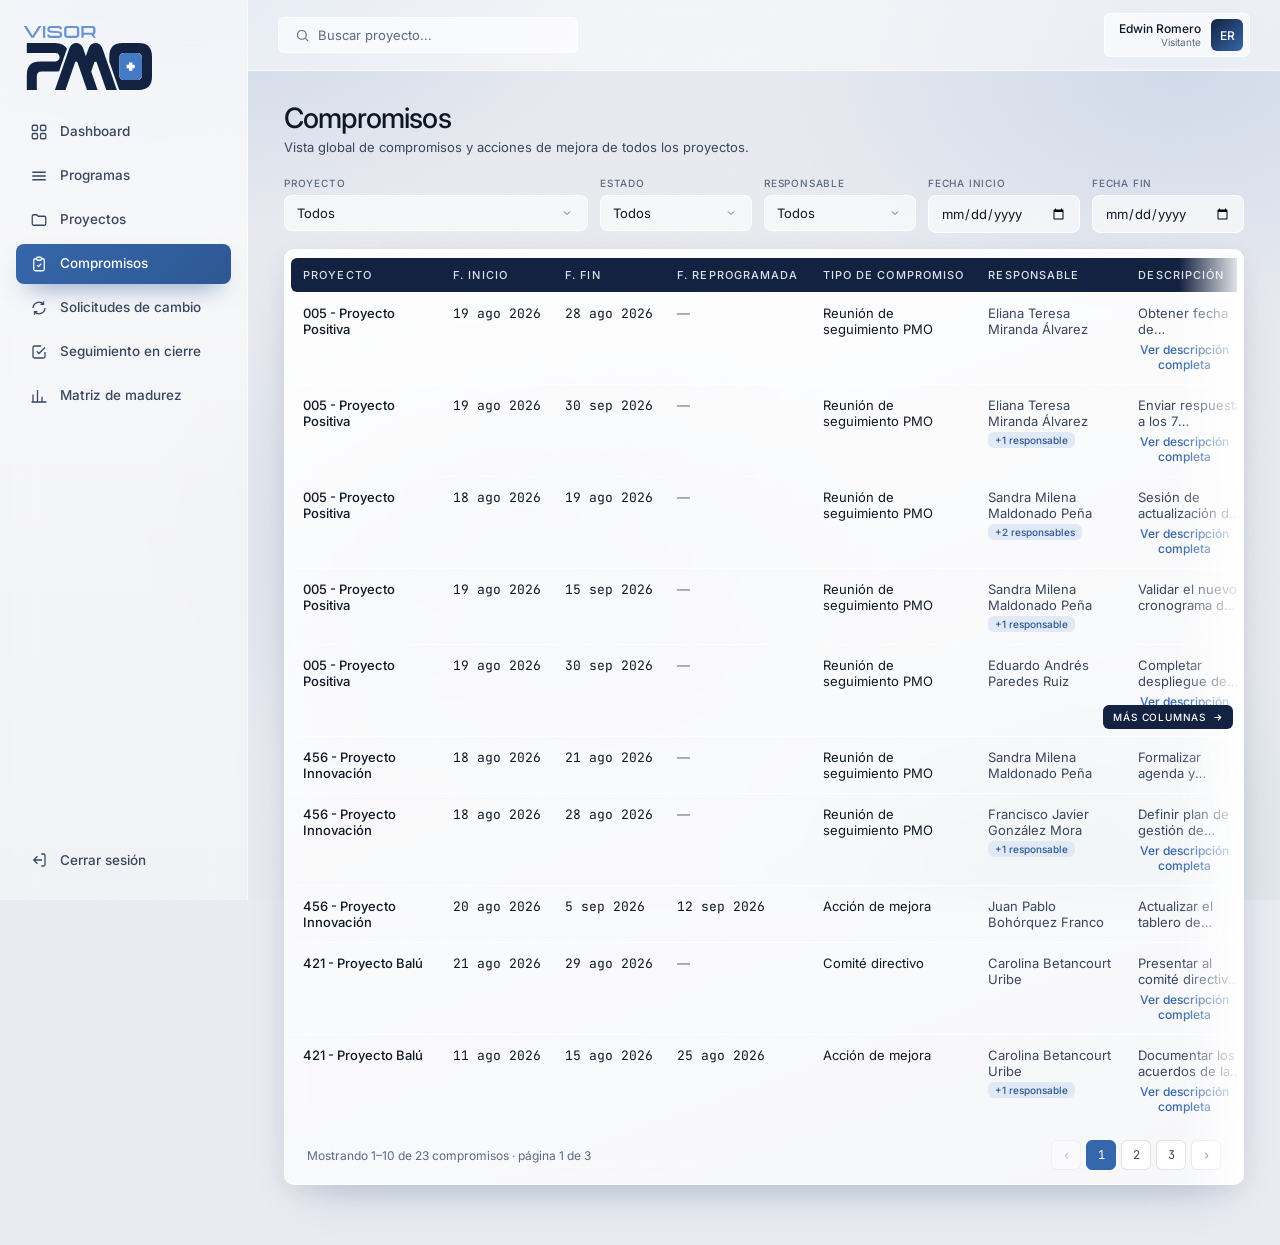
==== commit 43975f66: "Encabezados de tabla con banda distintiva en Cobalto - thead en --cobalto-800 con texto --grisazul-2" ====
--- a/compromisos.html
+++ b/compromisos.html
@@ -13,7 +13,7 @@
 .filters .f label{display:block;font-size:10px;font-weight:500;letter-spacing:.08em;text-transform:uppercase;color:var(--muted);margin-bottom:6px}
 .filters .fld{padding:9px 12px;font-size:13px}
 /* tabla */
-.rtable th{padding:8px 12px;white-space:nowrap}
+.rtable thead th{padding:10px 12px;white-space:nowrap}
 .rtable td{padding:12px;font-size:13px;vertical-align:top}
 .subrow{font-size:11px;color:var(--muted);margin-top:2px;font-weight:400}
 .tdate{font-size:12px;white-space:nowrap}
@@ -34,18 +34,6 @@
 .e-pendiente{background:rgba(57,70,94,.12);color:var(--sec)}.e-pendiente i{background:var(--muted)}
 .ir{font-size:12px;font-weight:500;color:var(--brand);text-decoration:none;white-space:nowrap}
 .ir:hover{text-decoration:underline}
-/* paginado */
-.pager{display:flex;align-items:center;justify-content:space-between;gap:16px;padding:14px 16px 8px;flex-wrap:wrap}
-.pinfo{font-size:12px;color:var(--muted)}
-.pbtns{display:flex;gap:5px}
-.pbtn{min-width:30px;height:30px;padding:0 8px;border:1px solid rgba(13,24,36,.12);border-radius:6px;background:#fff;
-  color:var(--sec);font-family:var(--font-mono);font-size:12px;cursor:pointer;transition:all .2s var(--ease)}
-.pbtn:hover:not(:disabled):not(.act){border-color:rgba(54,102,171,.4);color:var(--brand)}
-.pbtn.act{background:var(--azul-600);border-color:var(--azul-600);color:#fff;cursor:default}
-.pbtn:disabled{opacity:.35;cursor:not-allowed}
-/* estado vacío */
-.empty{padding:36px;text-align:center;color:var(--muted);font-size:13px}
-.empty .btn{margin-top:14px}
 /* modal descripción */
 .dmeta{display:flex;flex-wrap:wrap;gap:8px;margin-bottom:14px}
 .dmeta .tag{font-size:11px;font-weight:500;color:var(--sec);background:rgba(57,70,94,.1);padding:4px 10px;border-radius:6px}
--- a/styles.css
+++ b/styles.css
@@ -155,7 +155,10 @@
 
 /* ---- table ---- */
 .rtable{width:100%;text-align:left;border-collapse:separate;border-spacing:0}
-.rtable th{font-size:11px;font-weight:500;letter-spacing:.1em;text-transform:uppercase;color:var(--muted);padding:8px 18px}
+.rtable thead th{font-size:11px;font-weight:500;letter-spacing:.1em;text-transform:uppercase;
+  color:var(--grisazul-200);background:var(--cobalto-800);padding:10px 18px}
+.rtable thead th:first-child{border-radius:6px 0 0 6px}
+.rtable thead th:last-child{border-radius:0 6px 6px 0}
 .rtable tbody tr{transition:background .2s var(--ease);cursor:pointer}
 .rtable tbody tr:hover{background:rgba(255,255,255,.6)}
 .rtable tbody tr:hover .arw{opacity:1;transform:translateX(0)}
@@ -266,3 +269,15 @@
   letter-spacing:.08em;text-transform:uppercase;padding:6px 10px;border-radius:6px;white-space:nowrap;
   transition:opacity .25s var(--ease)}
 .tscroll.more .thint{opacity:1}
+
+/* ---- paginado de tablas ---- */
+.pager{display:flex;align-items:center;justify-content:space-between;gap:16px;padding:14px 16px 8px;flex-wrap:wrap}
+.pinfo{font-size:12px;color:var(--muted)}
+.pbtns{display:flex;gap:5px}
+.pbtn{min-width:30px;height:30px;padding:0 8px;border:1px solid rgba(13,24,36,.12);border-radius:6px;background:#fff;
+  color:var(--sec);font-family:var(--font-mono);font-size:12px;cursor:pointer;transition:all .2s var(--ease)}
+.pbtn:hover:not(:disabled):not(.act){border-color:rgba(54,102,171,.4);color:var(--brand)}
+.pbtn.act{background:var(--azul-600);border-color:var(--azul-600);color:#fff;cursor:default}
+.pbtn:disabled{opacity:.35;cursor:not-allowed}
+.empty{padding:36px;text-align:center;color:var(--muted);font-size:13px}
+.empty .btn{margin-top:14px}
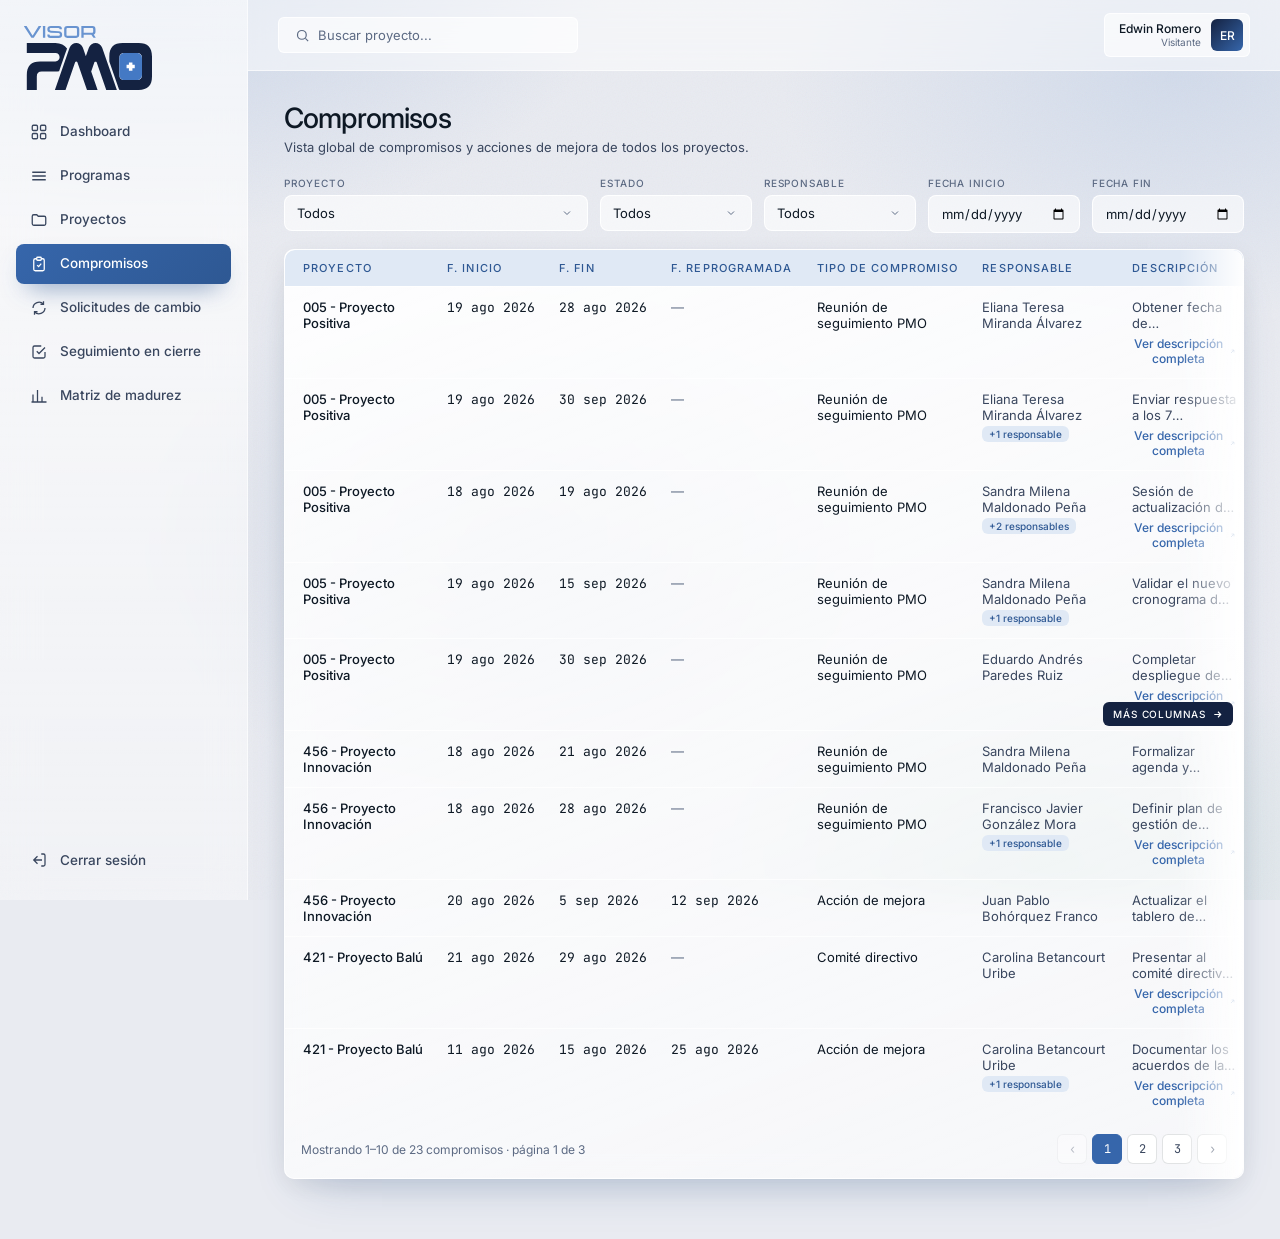
==== commit ffff2678: "Encabezado de tabla al ras del card y en azul claro (azul-100 / azul-700) Co-Authored-By: Claude Fab" ====
--- a/compromisos.html
+++ b/compromisos.html
@@ -13,7 +13,11 @@
 .filters .f label{display:block;font-size:10px;font-weight:500;letter-spacing:.08em;text-transform:uppercase;color:var(--muted);margin-bottom:6px}
 .filters .fld{padding:9px 12px;font-size:13px}
 /* tabla */
-.rtable thead th{padding:10px 12px;white-space:nowrap}
+.rtable thead th{padding:11px 12px;white-space:nowrap}
+.rtable thead th:first-child{border-radius:10px 0 0 0;padding-left:18px}
+.rtable thead th:last-child{border-radius:0 10px 0 0;padding-right:18px}
+.rtable td:first-child{padding-left:18px}
+.rtable td:last-child{padding-right:18px}
 .rtable td{padding:12px;font-size:13px;vertical-align:top}
 .subrow{font-size:11px;color:var(--muted);margin-top:2px;font-weight:400}
 .tdate{font-size:12px;white-space:nowrap}
@@ -103,7 +107,7 @@
         <div class="f"><label for="fFin">Fecha fin</label><input class="fld" type="date" id="fFin"></div>
       </div>
 
-      <div class="gcard reveal d1 tscroll" style="padding:8px 6px 6px">
+      <div class="gcard reveal d1 tscroll" style="padding:0 0 6px;overflow:hidden">
         <span class="thint" aria-hidden="true">Más columnas <svg width="11" height="11" fill="none" stroke="currentColor" stroke-width="2.4" viewBox="0 0 24 24"><path d="M5 12h14m-6-6 6 6-6 6"/></svg></span>
         <div class="tviewport">
         <table class="rtable">
--- a/styles.css
+++ b/styles.css
@@ -156,7 +156,7 @@
 /* ---- table ---- */
 .rtable{width:100%;text-align:left;border-collapse:separate;border-spacing:0}
 .rtable thead th{font-size:11px;font-weight:500;letter-spacing:.1em;text-transform:uppercase;
-  color:var(--grisazul-200);background:var(--cobalto-800);padding:10px 18px}
+  color:var(--azul-700);background:var(--azul-100);padding:10px 18px}
 .rtable thead th:first-child{border-radius:6px 0 0 6px}
 .rtable thead th:last-child{border-radius:0 6px 6px 0}
 .rtable tbody tr{transition:background .2s var(--ease);cursor:pointer}
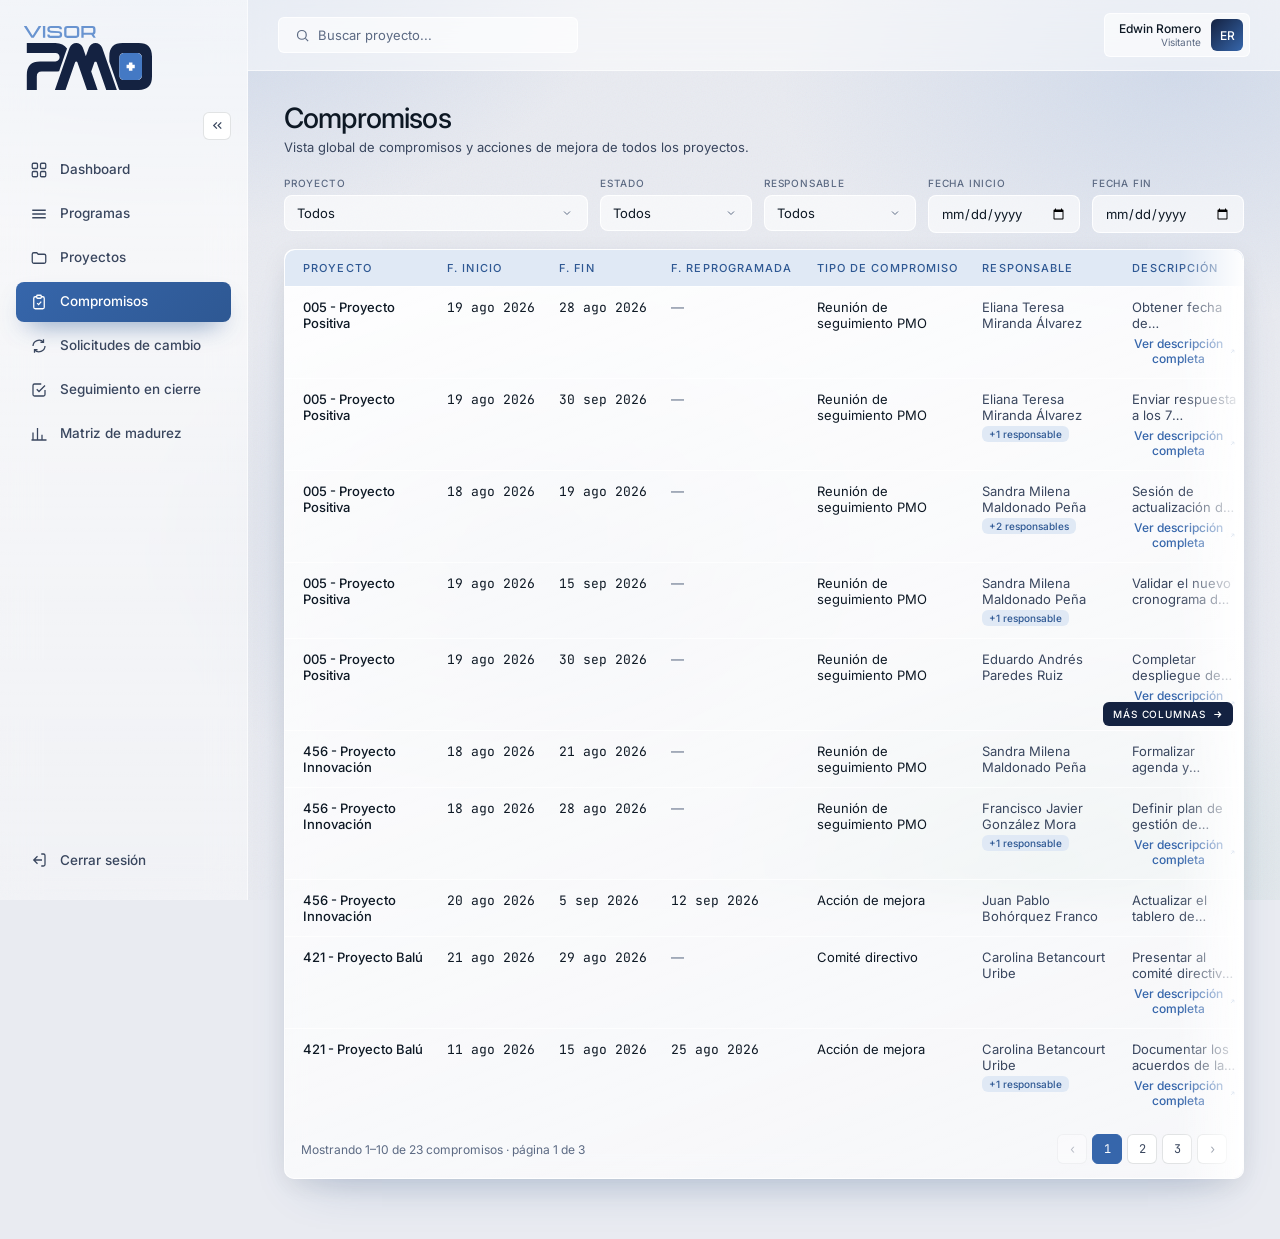
==== commit 307518ca: "Sidebar colapsable con logo adaptativo y estado persistente - Botón de colapso (aria-expanded/label " ====
--- a/compromisos.html
+++ b/compromisos.html
@@ -7,6 +7,8 @@
 <link rel="preconnect" href="https://fonts.gstatic.com" crossorigin>
 <link href="https://fonts.googleapis.com/css2?family=Inter:wght@300;400;500&family=JetBrains+Mono:wght@300;400&display=swap" rel="stylesheet">
 <link rel="stylesheet" href="styles.css">
+<script>try{if(localStorage.getItem('pmo-nav')==='1')document.documentElement.classList.add('navc')}catch(e){}</script>
+<script src="app.js" defer></script>
 <style>
 /* filtros */
 .filters{display:grid;grid-template-columns:2fr 1fr 1fr 1fr 1fr;gap:12px;margin:22px 0 16px}
@@ -74,6 +76,7 @@
 <div class="shell">
   <aside class="sidebar">
     <a class="brand" href="dashboard.html"><img src="assets/PMO_3.svg" alt="Visor PMO — ir al dashboard" width="128" height="64"></a>
+    <button class="navcollapse" type="button" aria-expanded="true" aria-label="Colapsar menú"><svg width="15" height="15" fill="none" stroke="currentColor" stroke-width="2" viewBox="0 0 24 24"><path d="m11 17-5-5 5-5M18 17l-5-5 5-5"/></svg></button>
     <nav style="display:flex;flex-direction:column;gap:4px">
       <a class="navitem" href="dashboard.html"><svg width="18" height="18" fill="none" stroke="currentColor" viewBox="0 0 24 24" stroke-width="1.7"><rect x="3" y="3" width="7" height="7" rx="1.5"/><rect x="14" y="3" width="7" height="7" rx="1.5"/><rect x="3" y="14" width="7" height="7" rx="1.5"/><rect x="14" y="14" width="7" height="7" rx="1.5"/></svg> Dashboard</a>
       <a class="navitem"><svg width="18" height="18" fill="none" stroke="currentColor" viewBox="0 0 24 24" stroke-width="1.7"><path d="M3 7h18M3 12h18M3 17h18"/></svg> Programas</a>
--- a/styles.css
+++ b/styles.css
@@ -65,9 +65,21 @@
 .shell{display:flex;min-height:100vh;position:relative;z-index:1}
 .sidebar{width:248px;flex:none;padding:20px 16px;position:sticky;top:0;height:100vh;display:flex;flex-direction:column;
   background:linear-gradient(180deg,rgba(255,255,255,.72),rgba(255,255,255,.42));backdrop-filter:blur(18px);
-  border-right:1px solid rgba(255,255,255,.6)}
+  border-right:1px solid rgba(255,255,255,.6);transition:width .35s var(--ease),padding .35s var(--ease)}
+/* -- menú colapsado (clase navc en <html>) -- */
+.navcollapse{align-self:flex-end;margin-bottom:10px;width:28px;height:28px;flex:none;border:1px solid rgba(13,24,36,.12);
+  border-radius:6px;background:#fff;color:var(--sec);cursor:pointer;display:flex;align-items:center;justify-content:center;
+  transition:all .2s var(--ease)}
+.navcollapse:hover{color:var(--brand);border-color:rgba(54,102,171,.4)}
+.navcollapse svg{transition:transform .35s var(--ease)}
+.navc .navcollapse{align-self:center}
+.navc .navcollapse svg{transform:rotate(180deg)}
+.navc .sidebar{width:68px;padding:20px 10px}
+.navc .brand{padding:6px 0 16px;display:flex;justify-content:center}
+.navc .brand img{width:34px}
+.navc .navitem{font-size:0;gap:0;justify-content:center;padding:11px}
 .brand{display:block;padding:6px 8px 22px}
-.brand img{display:block;width:128px;height:auto}
+.brand img{display:block;width:128px;height:auto;transition:width .35s var(--ease)}
 .navitem{display:flex;align-items:center;gap:12px;padding:11px 14px;border-radius:8px;font-size:13.5px;color:var(--sec);
   font-weight:500;transition:all .2s var(--ease);line-height:1.25;text-decoration:none;cursor:pointer}
 .navitem svg{flex:none}
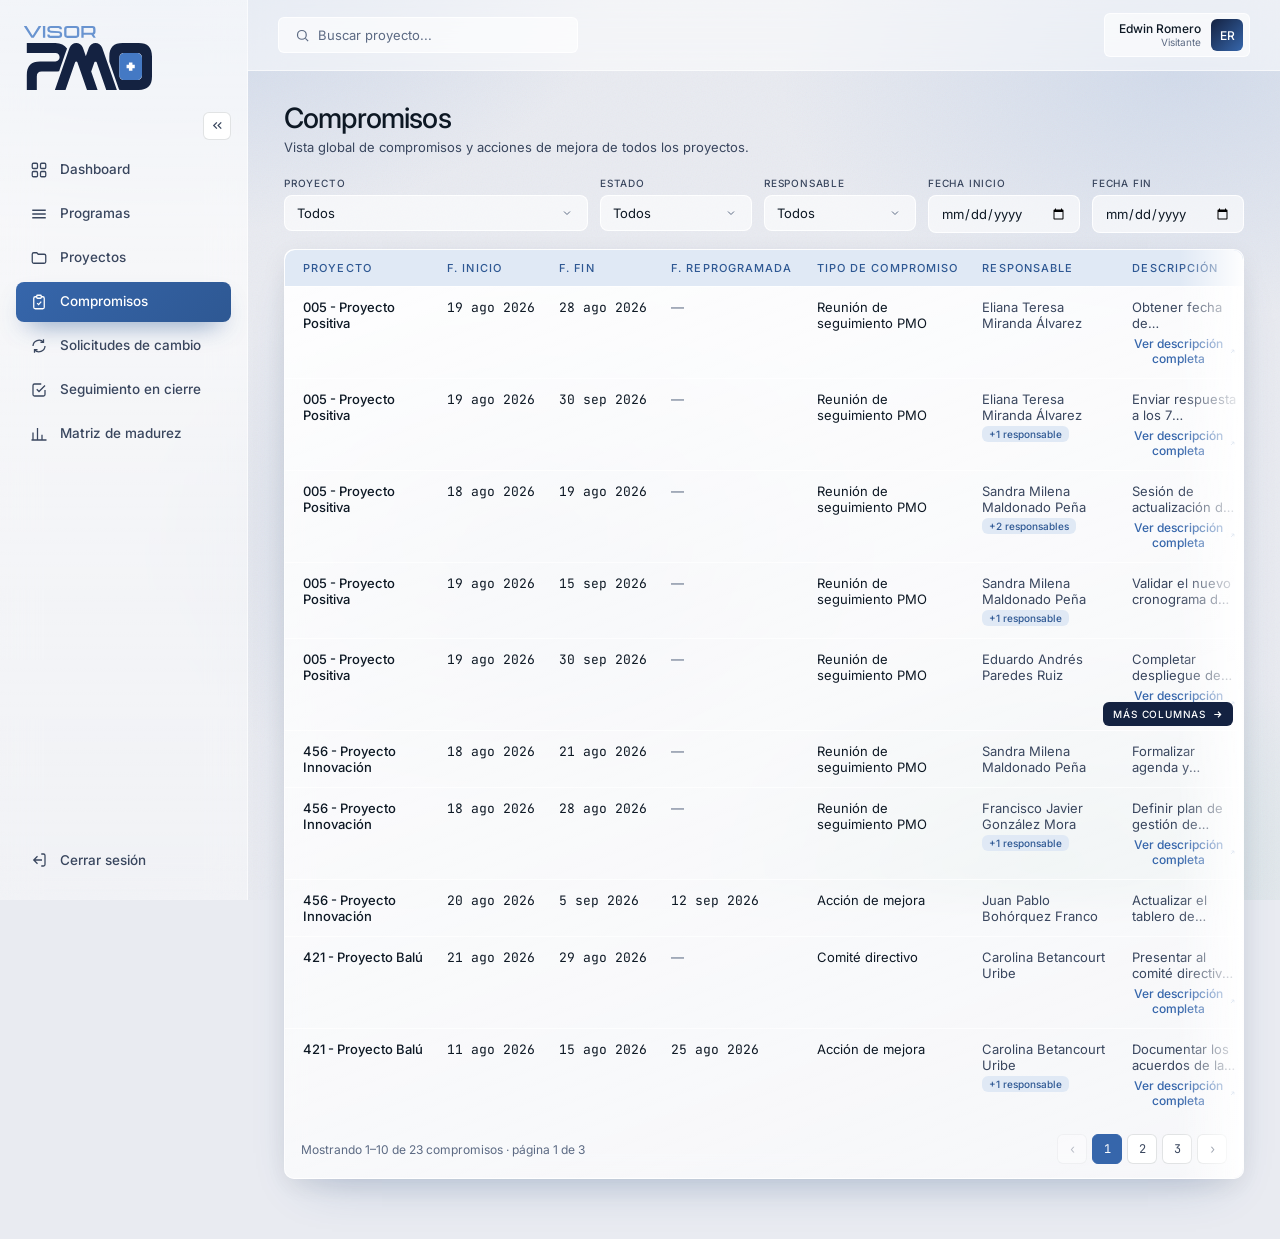
==== commit c200216b: "Enhance accessibility and update styles - Added `aria-hidden="true"` to the ghost span in proyectos-" ====
--- a/compromisos.html
+++ b/compromisos.html
@@ -12,7 +12,7 @@
 <style>
 /* filtros */
 .filters{display:grid;grid-template-columns:2fr 1fr 1fr 1fr 1fr;gap:12px;margin:22px 0 16px}
-.filters .f label{display:block;font-size:10px;font-weight:500;letter-spacing:.08em;text-transform:uppercase;color:var(--muted);margin-bottom:6px}
+.filters .f label{display:block;font-size:10px;font-weight:500;letter-spacing:.08em;text-transform:uppercase;color:var(--sec);margin-bottom:6px}
 .filters .fld{padding:9px 12px;font-size:13px}
 /* tabla */
 .rtable thead th{padding:11px 12px;white-space:nowrap}
--- a/styles.css
+++ b/styles.css
@@ -26,6 +26,11 @@
   --alerta-700:#8a5a00;   /* texto alerta 5.93:1 /blanco, 5.05 /chip */
   --alerta-500:#b87a00;   /* base alerta (≥3:1 en fondos claros) */
   --alerta-100:#f7ecd4;   /* fondo chip alerta */
+
+  /* -- Lima: 2.ª serie de datos en gráficas (no es color de estado) -- */
+  --lima-700:#3f7a1c;     /* líneas finas y texto 5.2:1 /blanco */
+  --lima-500:#6eb437;     /* base: rellenos de barra, dona y leyenda */
+  --lima-100:#e6f3da;     /* fondo suave */
 
   /* -- Texto -- */
   --text:#0d1824;         /* = --ink-900 */
@@ -293,3 +298,8 @@
 .pbtn:disabled{opacity:.35;cursor:not-allowed}
 .empty{padding:36px;text-align:center;color:var(--muted);font-size:13px}
 .empty .btn{margin-top:14px}
+
+/* ---- accesibilidad: foco visible (teclado) ---- */
+a:focus-visible,button:focus-visible,[role="tab"]:focus-visible,[tabindex]:focus-visible,
+input:focus-visible,select:focus-visible,summary:focus-visible{
+  outline:2px solid var(--azul-600);outline-offset:2px;border-radius:6px}
